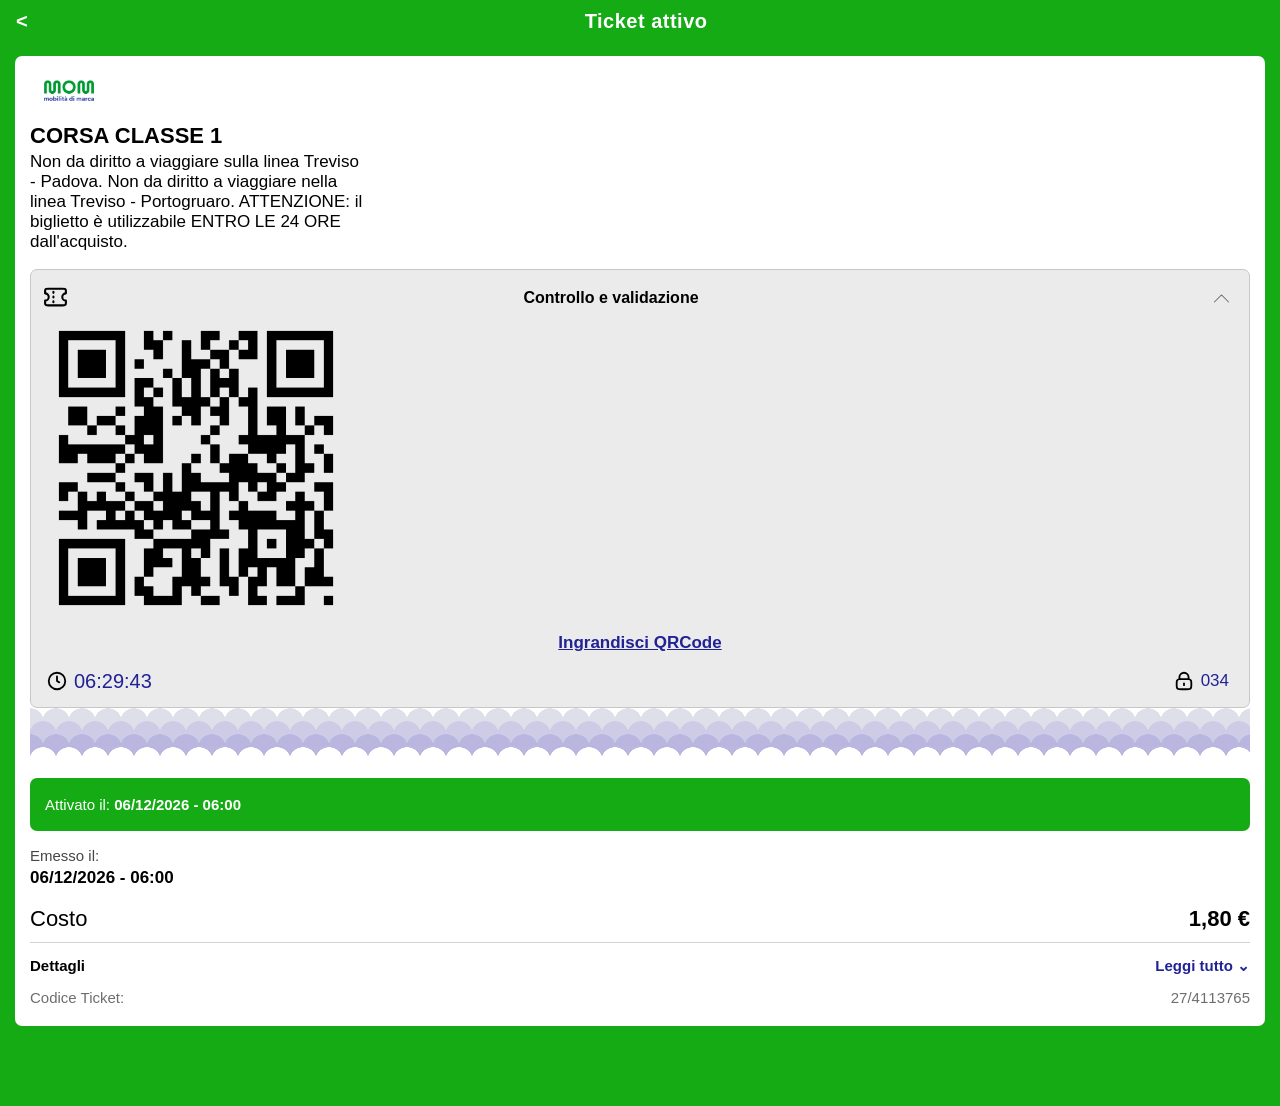
==== ca.html @ 9e45a86a "Add files via upload" ====
<!DOCTYPE html>
<html lang = "en">
    <head>
        <meta charset="UTF-8">
        <meta name="viewport" content="width=device-width, initial-scale=1.0" />
        <title>MOMUP</title>
        <link rel="stylesheet" href="styles.css">
        <script src="script.js" defer></script>
    </head>
    <body>
        <header>
            <span class="c">&lt;</span>
            <span>Ticket attivo</span>
            <span></span>
        </header>
        <div class="bianco">
            <img src="logo.png" alt="">
            <h1>CORSA CLASSE 1</h1>
            <p>Non da diritto a viaggiare sulla linea Treviso <br>- Padova. Non da diritto a viaggiare nella <br>
            linea Treviso - Portogruaro. ATTENZIONE: il <br>biglietto è utilizzabile ENTRO LE 24 ORE <br> dall'acquisto.</p>
            <div class="qr">
                <div class="title">
                    <img src="logo-b.svg" alt="" id="ticket">
                    <p>Controllo e validazione</p>
                    <img src="freccia-su.svg" alt="" id="arr">
                </div>
                <img src="qr.png" alt="" id="qr">
                <p id="cod">Ingrandisci QRCode</p>
                <div class="fin">
                    <div class="ora">
                        <img src="orologio.svg" alt="" id="oro">
                        <div id="orologio"></div>
                    </div>
                    <div class="luch">
                        <img src="lock.svg" alt="">
                        <p>034</p>
                    </div>
                </div>
            </div>
            <div class="onde">
                <div class="onde-pista"></div>
            </div>
            <div class="attivato">
    Attivato il: <strong id="d-attivazione"></strong>
</div>
<div class="dettagli">
    <p class="etichetta">Emesso il:</p>
    <p class="valore" id="d-emissione"></p>
    <div class="riga costo">
        <span>Costo</span>
        <span id="d-costo"></span>
    </div>
    <div class="riga dett">
        <strong>Dettagli</strong>
        <a href="#" class="leggi">Leggi tutto &#8964;</a>
    </div>
    <div class="riga codice">
        <span>Codice Ticket:</span>
        <span id="d-codice"></span>
    </div>
</div>
        </div>
    </body>
</html>
---- styles.css ----
body {
        background-color: rgb(20, 171, 20);
}

header {
    color: white;
    font-weight: 700;
    font-family: Arial, Helvetica, sans-serif;
    letter-spacing: 0.5px;
    display: flex;
    justify-content: space-between;
    padding-top: 2px;
    margin: 8px;
    margin-bottom: 23px;
    font-size: 20px;
}

.bianco {
    background-color: white;
    border-radius: 7px;
    margin: 7px;
    font-family: Arial, Helvetica, sans-serif;
    padding-left: 15px;
    font-size: 17px;
    margin-bottom: 80px;
}

.bianco img {
    width: 50px;
    padding-left: 14px;
    padding-top: 22px;
}

.bianco h1 {
    font-size: 22px;
    margin-bottom: -14px;
}

.qr {
    border: 1px solid rgb(199, 199, 199);
    border-radius: 7px;
    background-color: rgb(236, 235, 235);
    margin-left: 0px;
    margin-right: 15px;
}

.title {
    display: flex;
    justify-content: space-between;
    font-size: 16px;
    font-weight: 600;
    margin-top: -5px;
    padding-top: 8px;
}

#ticket {
    width: 25px;
    margin-top: -24px;
    padding-left: 12px;
}

#arr {
    width: 15px;
    margin-top: -21px;
    padding-right: 20px;
} 

.title p {
    margin-left: -46px;
}

#qr {
    display: block;
    width: 350px;
    max-width: none;
    padding: 0;
    margin: 0 auto;
    margin-left: -10px;
    margin-top: -30px;
}

#cod {
    text-align: center;
    text-decoration: underline;
    margin-top: -10px;
    color: rgb(32, 34, 150);
    font-weight: bold;
}

.fin {
    display: flex;
    justify-content: space-between;
    align-items: center;
    padding: 0 20px 14px 15px;
}

.ora,
.luch {
    display: flex;
    align-items: center;
    gap: 6px;
}

.fin img {
    width: 22px;
    height: 22px;
    padding: 0;
    margin: 0;
}

#orologio,
.luch p {
    margin: 0;
    font-size: 20px;
    font-weight: 500;
    color: rgb(32, 34, 150);
    font-variant-numeric: tabular-nums;
}

.luch p {
    font-size: 17px;
}

.onde {
    --p: 26px;   /* periodo orizzontale (distanza tra due cerchi) */
    --r: 14px;   /* raggio dei cerchi, leggermente > p/2 per la sovrapposizione */
    position: relative;
    overflow: hidden;
    height: calc(var(--r) + var(--p) * 1.5 + 3px);
    margin-right: 15px;
    background-color: #fff;
}

.onde-pista {
    position: absolute;
    top: 0;
    bottom: 0;
    left: calc(var(--p) * -1);
    width: calc(100% + var(--p));
    background-repeat: repeat-x;
    background-size: var(--p) 100%;
    background-image:
        /* fila 4: bianca */
        radial-gradient(circle var(--r) at 50% calc(var(--r) + var(--p) * 1.5), #fff calc(var(--r) - 0.5px), transparent var(--r)),
        /* fila 3: lavanda scuro */
        radial-gradient(circle var(--r) at 50% calc(var(--r) + var(--p)), #b9b6e0 calc(var(--r) - 0.5px), transparent var(--r)),
        /* fila 2: lavanda medio */
        radial-gradient(circle var(--r) at 50% calc(var(--r) + var(--p) * 0.5), #cdcce6 calc(var(--r) - 0.5px), transparent var(--r)),
        /* fila 1: grigio chiaro */
        radial-gradient(circle var(--r) at 50% var(--r), #dfdfea calc(var(--r) - 0.5px), transparent var(--r));
    background-position:
        0 0,
        calc(var(--p) / 2) 0,
        0 0,
        calc(var(--p) / 2) 0;
    animation: scorri 0.28s linear infinite;
    will-change: transform;
}

@keyframes scorri {
    to { transform: translateX(var(--p)); }
}

@media (prefers-reduced-motion: reduce) {
    .onde-pista { animation: none; }
}

.attivato {
    background-color: rgb(20, 171, 20);
    color: white;
    border-radius: 7px;
    padding: 18px 15px;
    margin: 14px 15px 0 0;
    font-size: 15px;
}

.dettagli {
    margin-right: 15px;
    padding-bottom: 20px;
}

.etichetta {
    margin: 16px 0 4px;
    font-size: 15px;
    color: rgb(70, 70, 70);
}

.valore {
    margin: 0;
    font-size: 17px;
    font-weight: 600;
}

.riga {
    display: flex;
    justify-content: space-between;
    align-items: center;
}

.costo {
    margin-top: 18px;
    padding-bottom: 10px;
    border-bottom: 1px solid rgb(210, 210, 210);
    font-size: 22px;
}

.costo span:last-child {
    font-weight: 600;
}

.dett,
.codice {
    margin-top: 14px;
    font-size: 15px;
}

.leggi {
    color: rgb(32, 34, 150);
    font-weight: 600;
    text-decoration: none;
}

.codice {
    color: rgb(110, 110, 110);
}
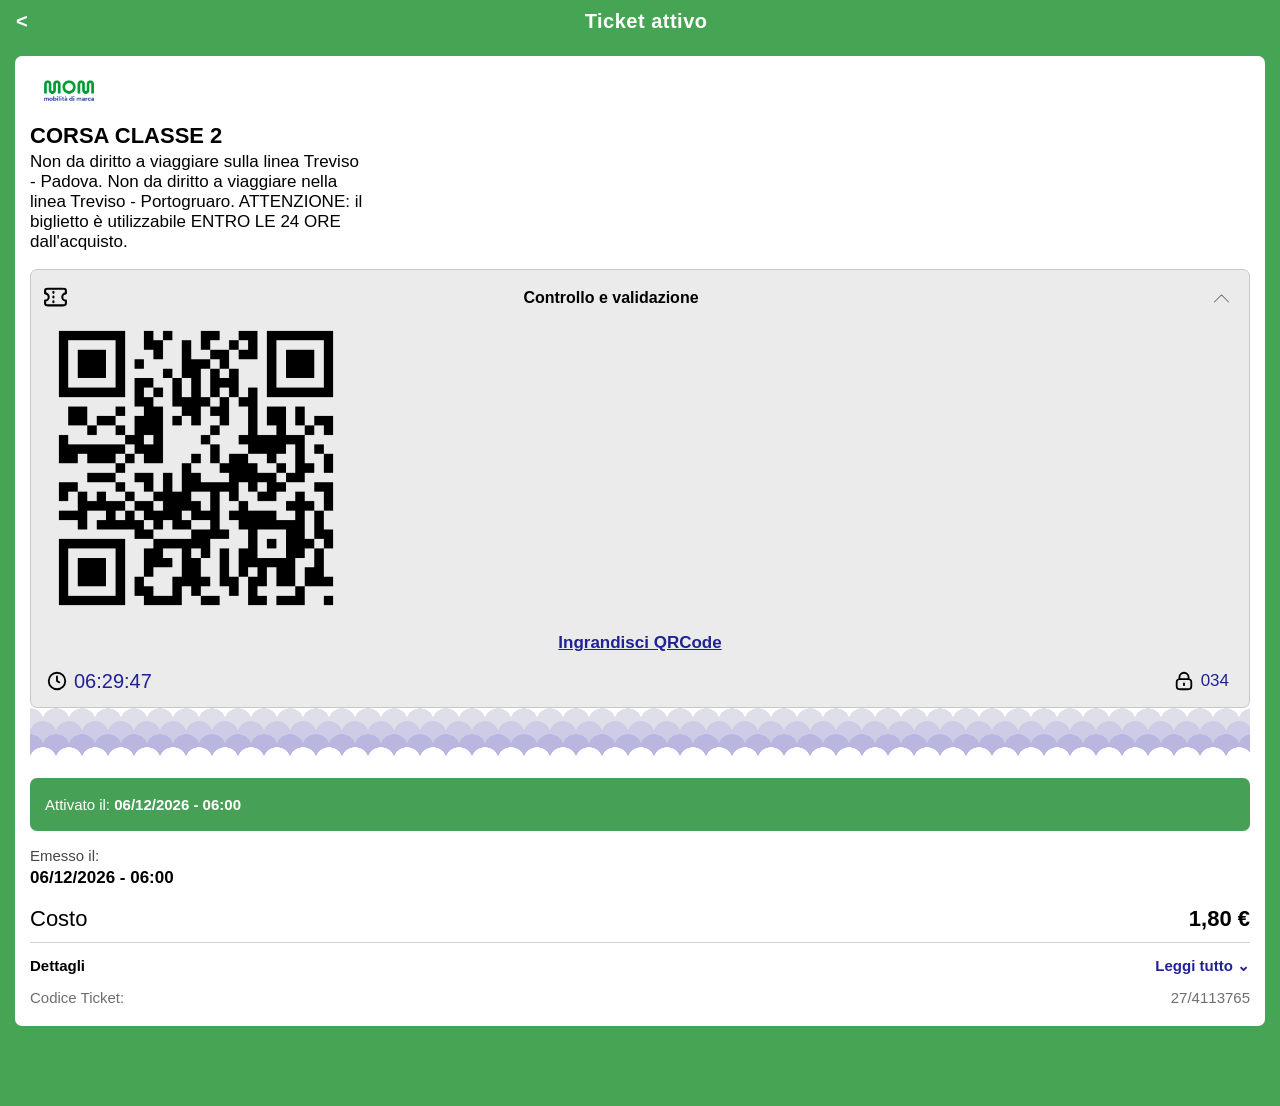
==== commit 43ebb83f: "Update ca.html" ====
--- a/ca.html
+++ b/ca.html
@@ -15,7 +15,7 @@
         </header>
         <div class="bianco">
             <img src="logo.png" alt="">
-            <h1>CORSA CLASSE 1</h1>
+            <h1>CORSA CLASSE 2</h1>
             <p>Non da diritto a viaggiare sulla linea Treviso <br>- Padova. Non da diritto a viaggiare nella <br>
             linea Treviso - Portogruaro. ATTENZIONE: il <br>biglietto è utilizzabile ENTRO LE 24 ORE <br> dall'acquisto.</p>
             <div class="qr">
--- a/styles.css
+++ b/styles.css
@@ -1,5 +1,5 @@
 body {
-        background-color: rgb(20, 171, 20);
+        background-color: rgb(70, 165, 85);
 }
 
 header {
@@ -166,7 +166,7 @@
 }
 
 .attivato {
-    background-color: rgb(20, 171, 20);
+    background-color: rgb(70, 160, 85);
     color: white;
     border-radius: 7px;
     padding: 18px 15px;
@@ -222,4 +222,4 @@
 
 .codice {
     color: rgb(110, 110, 110);
-}+}
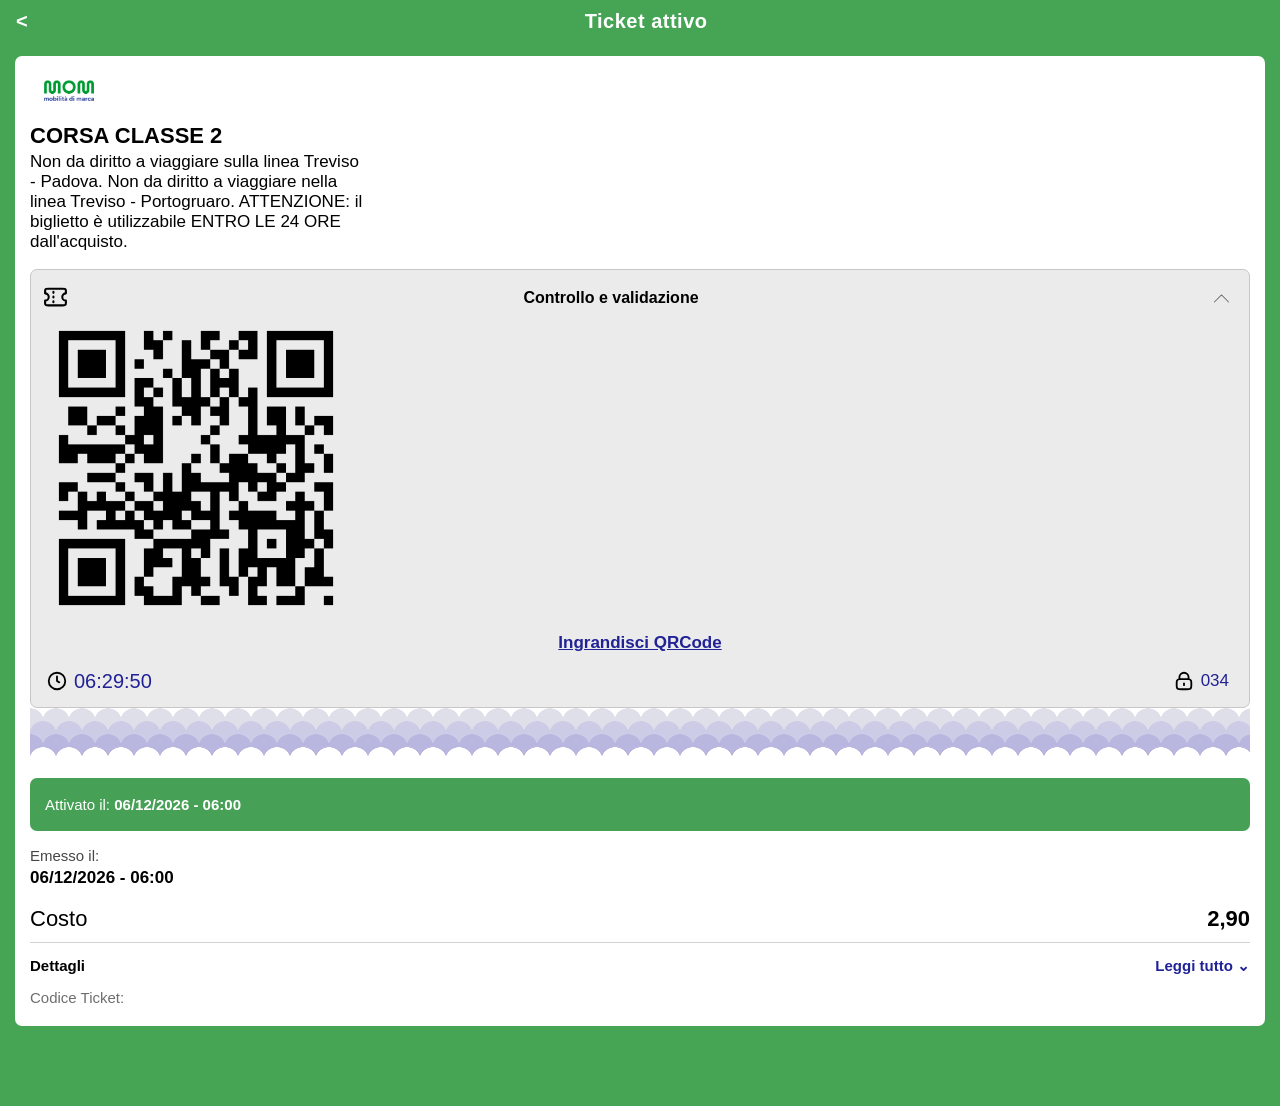
==== commit 211bc695: "Update ca.html" ====
--- a/ca.html
+++ b/ca.html
@@ -48,7 +48,7 @@
     <p class="valore" id="d-emissione"></p>
     <div class="riga costo">
         <span>Costo</span>
-        <span id="d-costo"></span>
+        <span id="d-costof">2,90</span>
     </div>
     <div class="riga dett">
         <strong>Dettagli</strong>
